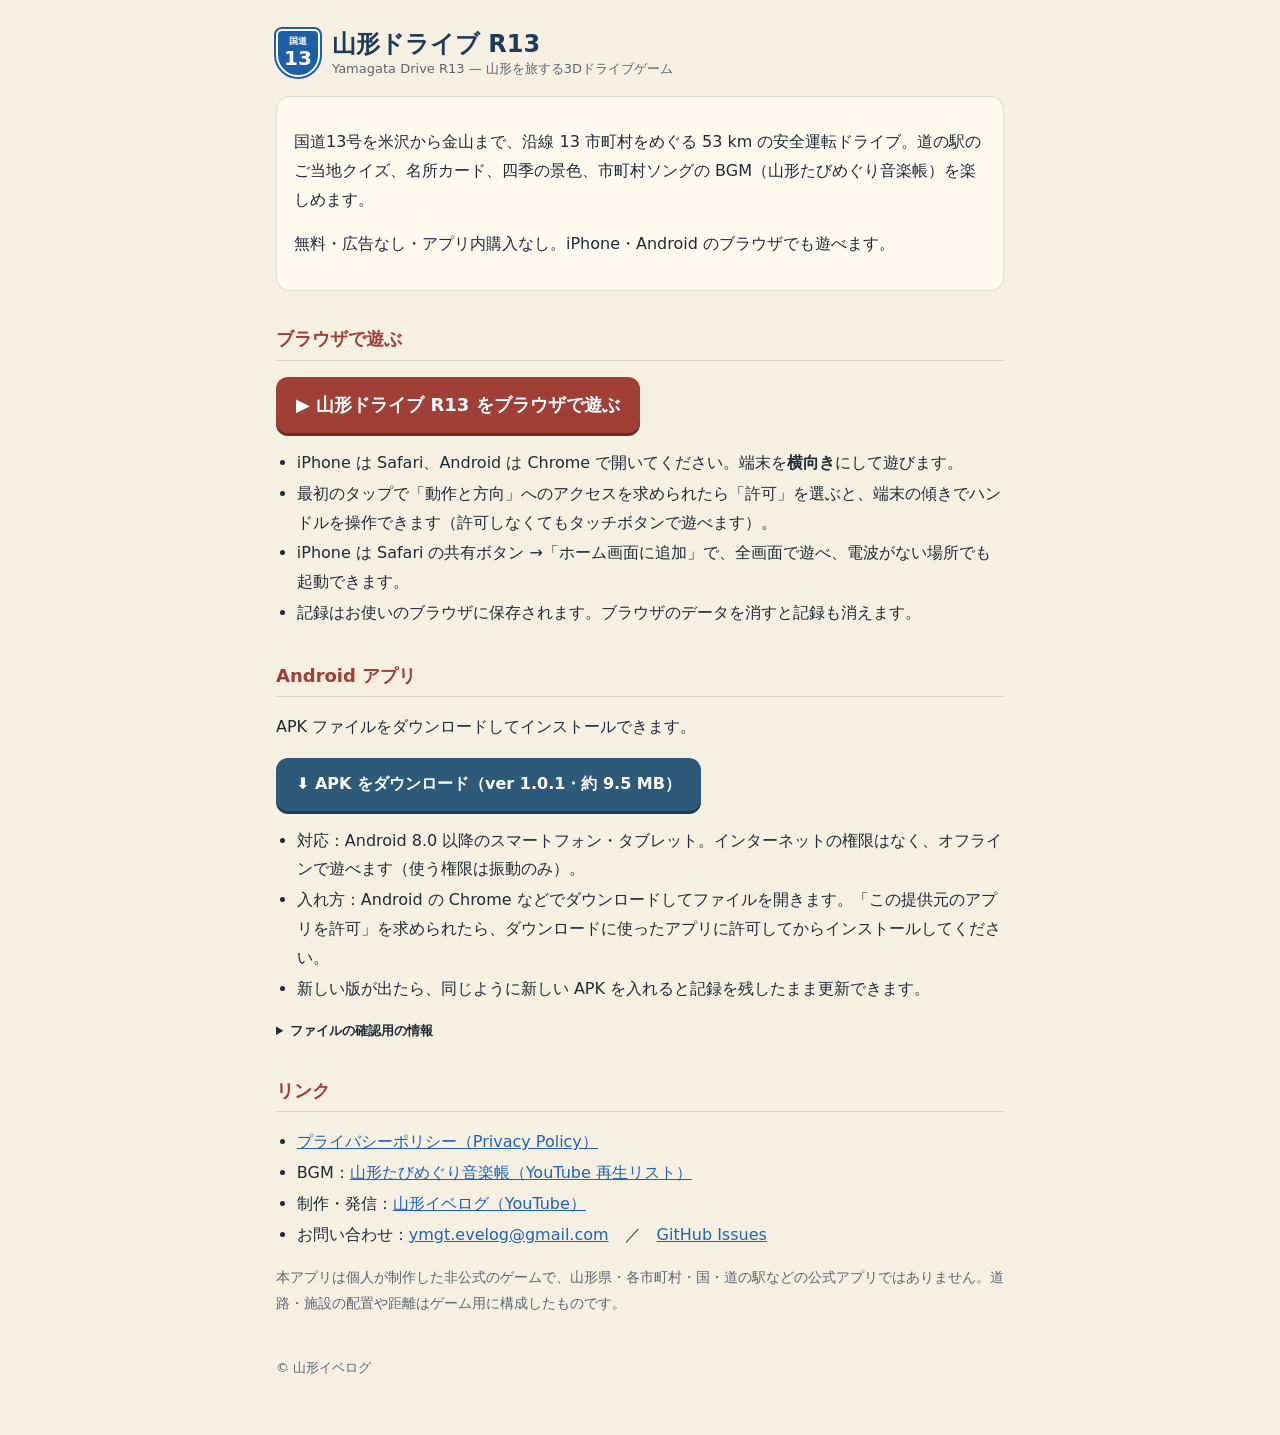
==== docs/index.html @ f76e0bb3 "紹介ページと README の文言を修正 - Android アプリの説明を「APK ファイルをダウンロードしてインストールできます。」にし、Google Play 版についての記載を削除 - 副題を" ====
<!doctype html>
<html lang="ja">
<head>
<meta charset="utf-8">
<meta name="viewport" content="width=device-width, initial-scale=1">
<title>山形ドライブ R13</title>
<meta name="description" content="国道13号を米沢から金山まで、沿線13市町村をめぐる3Dドライブゲーム。オフライン・広告なし・無料。">
<link rel="stylesheet" href="style.css">
</head>
<body>
<main>
  <header class="site">
    <div class="shield" aria-hidden="true"><small>国道</small><b>13</b></div>
    <h1>山形ドライブ R13<small>Yamagata Drive R13 — 山形を旅する3Dドライブゲーム</small></h1>
  </header>
  <div class="card">
    <p>国道13号を米沢から金山まで、沿線 13 市町村をめぐる 53 km の安全運転ドライブ。道の駅のご当地クイズ、名所カード、四季の景色、市町村ソングの BGM（山形たびめぐり音楽帳）を楽しめます。</p>
    <p>無料・広告なし・アプリ内購入なし。iPhone・Android のブラウザでも遊べます。</p>
  </div>

  <h2>ブラウザで遊ぶ</h2>
  <p><a class="play" href="play/">▶ 山形ドライブ R13 をブラウザで遊ぶ</a></p>
  <ul>
    <li>iPhone は Safari、Android は Chrome で開いてください。端末を<b>横向き</b>にして遊びます。</li>
    <li>最初のタップで「動作と方向」へのアクセスを求められたら「許可」を選ぶと、端末の傾きでハンドルを操作できます（許可しなくてもタッチボタンで遊べます）。</li>
    <li>iPhone は Safari の共有ボタン →「ホーム画面に追加」で、全画面で遊べ、電波がない場所でも起動できます。</li>
    <li>記録はお使いのブラウザに保存されます。ブラウザのデータを消すと記録も消えます。</li>
  </ul>

  <h2>Android アプリ</h2>
  <p>APK ファイルをダウンロードしてインストールできます。</p>
  <p><a class="play apk" href="download/YamagataDriveR13-1.0.1.apk" download>⬇ APK をダウンロード（ver 1.0.1・約 9.5 MB）</a></p>
  <ul>
    <li>対応：Android 8.0 以降のスマートフォン・タブレット。インターネットの権限はなく、オフラインで遊べます（使う権限は振動のみ）。</li>
    <li>入れ方：Android の Chrome などでダウンロードしてファイルを開きます。「この提供元のアプリを許可」を求められたら、ダウンロードに使ったアプリに許可してからインストールしてください。</li>
    <li>新しい版が出たら、同じように新しい APK を入れると記録を残したまま更新できます。</li>
  </ul>
  <details class="sum">
    <summary>ファイルの確認用の情報</summary>
    <table>
      <tr><th>ファイル名</th><td><code>YamagataDriveR13-1.0.1.apk</code>（9,973,319 バイト）</td></tr>
      <tr><th>パッケージ名</th><td><code>jp.ymgtevelog.drive13</code>（versionCode 101）</td></tr>
      <tr><th>SHA-256</th><td><code>d96af5d326415eca946cbbaf4d25f453f784742877045b87554ef37d77684159</code></td></tr>
      <tr><th>署名証明書の SHA-256</th><td><code>746dcad4437aa5c110cf92235c27e0b776c3e16adc73a816c9f5ff0653074a61</code></td></tr>
    </table>
  </details>

  <h2>リンク</h2>
  <ul>
    <li><a href="privacy.html">プライバシーポリシー（Privacy Policy）</a></li>
    <li>BGM：<a href="https://www.youtube.com/playlist?list=PLCg-62_Qkruc">山形たびめぐり音楽帳（YouTube 再生リスト）</a></li>
    <li>制作・発信：<a href="https://www.youtube.com/@ymgt_evelog">山形イベログ（YouTube）</a></li>
    <li>お問い合わせ：<a href="mailto:ymgt.evelog@gmail.com">ymgt.evelog@gmail.com</a>　／　<a href="https://github.com/ymgtevelog/yamagata_r13/issues">GitHub Issues</a></li>
  </ul>
  <p class="note">本アプリは個人が制作した非公式のゲームで、山形県・各市町村・国・道の駅などの公式アプリではありません。道路・施設の配置や距離はゲーム用に構成したものです。</p>
  <footer>© 山形イベログ</footer>
</main>
</body>
</html>
---- docs/style.css ----
:root { --ink: #1e2b38; --muted: #5b6573; --paper: #fffaf0; --bg: #f6f0e2; --line: rgba(30,43,56,.14); --beni: #9F3F36; --navy: #1f3b57; --link: #1f63b5; }
@media (prefers-color-scheme: dark) { :root { --ink: #e9edf2; --muted: #a9b3bf; --paper: #1d2530; --bg: #141a22; --line: rgba(233,237,242,.16); --beni: #e0857b; --navy: #9cc2e8; --link: #8fc0ff; } }
* { box-sizing: border-box; }
body { margin: 0; background: var(--bg); color: var(--ink); font: 16px/1.8 "Hiragino Sans", "Noto Sans JP", "Yu Gothic", system-ui, sans-serif; }
main { max-width: 760px; margin: 0 auto; padding: 28px 16px 56px; }
header.site { display: flex; align-items: center; gap: 12px; margin-bottom: 18px; }
.shield { flex: 0 0 auto; width: 44px; height: 48px; border-radius: 6px 6px 22px 22px; background: #1f5fa8; color: #fff; display: flex; flex-direction: column; align-items: center; justify-content: center; font-weight: 900; line-height: 1; border: 2px solid #fff; box-shadow: 0 0 0 2px #1f5fa8; }
.shield small { font-size: 9px; font-weight: 700; margin-bottom: 2px; } .shield b { font-size: 20px; }
h1 { font-size: 24px; margin: 0; color: var(--navy); line-height: 1.35; }
h1 small { display: block; font-size: 13px; color: var(--muted); font-weight: 500; }
h2 { font-size: 18px; color: var(--beni); margin: 32px 0 8px; padding-bottom: 4px; border-bottom: 1px solid var(--line); }
h3 { font-size: 16px; margin: 20px 0 4px; }
.card { background: var(--paper); border-radius: 14px; padding: 16px 18px; box-shadow: inset 0 0 0 1px var(--line); }
.note { font-size: 14px; color: var(--muted); }
a { color: var(--link); }
ul { padding-left: 1.3em; } li { margin: 2px 0; }
table { border-collapse: collapse; width: 100%; font-size: 15px; }
th, td { text-align: left; vertical-align: top; padding: 6px 8px; border-bottom: 1px solid var(--line); }
th { white-space: nowrap; color: var(--muted); font-weight: 700; }
nav.lang { font-size: 14px; margin: 0 0 16px; }
footer { margin-top: 40px; font-size: 13px; color: var(--muted); }
a, td, li, p { overflow-wrap: anywhere; }
@media (max-width: 520px) { th { white-space: normal; width: 6.5em; } h1 { font-size: 20px; } }
a.play { display: inline-block; background: #9F3F36; color: #fff; text-decoration: none; font-weight: 800; padding: 12px 20px; border-radius: 12px; font-size: 18px; box-shadow: 0 3px 0 #6e2a24; }
a.play.apk { background: #2e5a7a; box-shadow: 0 3px 0 #1f3b57; font-size: 16px; }
details.sum { margin: 8px 0 4px; font-size: 13px; }
details.sum summary { cursor: pointer; font-weight: 700; }
details.sum table { border-collapse: collapse; margin-top: 6px; width: 100%; }
details.sum th, details.sum td { text-align: left; vertical-align: top; padding: 4px 6px; border-top: 1px solid rgba(127,127,127,.3); }
details.sum th { white-space: nowrap; font-weight: 700; }
details.sum code { word-break: break-all; font-size: 12px; }
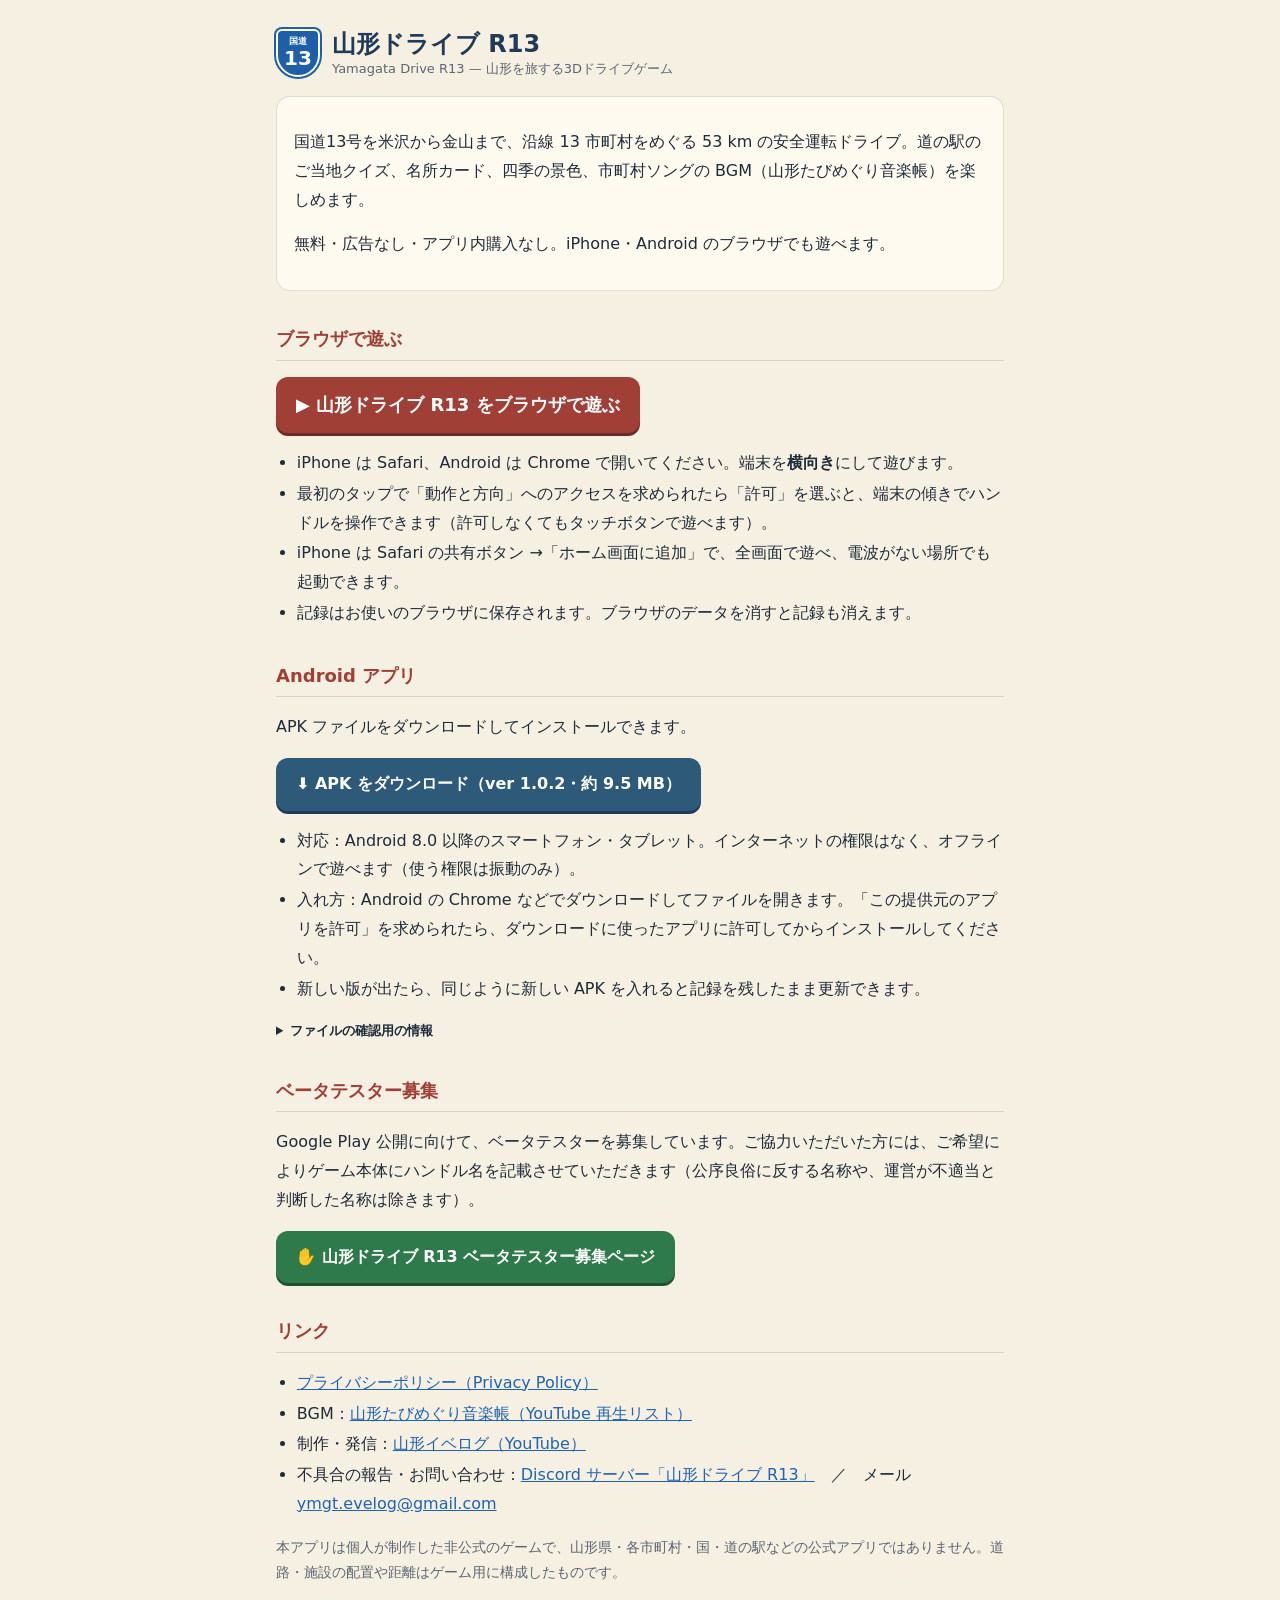
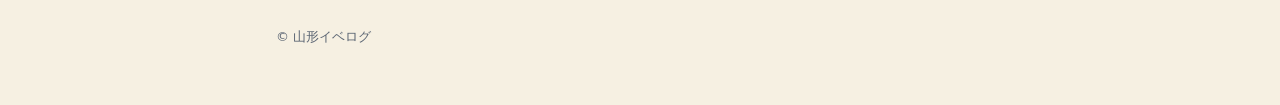
==== commit 4b9f93d4: "ver 1.0.2：結果カードに紹介ページの QR コード、問い合わせ先を Discord に、ベータテスター募集 - docs/play: ブラウザ版を 1.0.2 に更新（結果カードに紹介ページの" ====
--- a/docs/index.html
+++ b/docs/index.html
@@ -29,7 +29,7 @@
 
   <h2>Android アプリ</h2>
   <p>APK ファイルをダウンロードしてインストールできます。</p>
-  <p><a class="play apk" href="download/YamagataDriveR13-1.0.1.apk" download>⬇ APK をダウンロード（ver 1.0.1・約 9.5 MB）</a></p>
+  <p><a class="play apk" href="download/YamagataDriveR13-1.0.2.apk" download>⬇ APK をダウンロード（ver 1.0.2・約 9.5 MB）</a></p>
   <ul>
     <li>対応：Android 8.0 以降のスマートフォン・タブレット。インターネットの権限はなく、オフラインで遊べます（使う権限は振動のみ）。</li>
     <li>入れ方：Android の Chrome などでダウンロードしてファイルを開きます。「この提供元のアプリを許可」を求められたら、ダウンロードに使ったアプリに許可してからインストールしてください。</li>
@@ -38,19 +38,23 @@
   <details class="sum">
     <summary>ファイルの確認用の情報</summary>
     <table>
-      <tr><th>ファイル名</th><td><code>YamagataDriveR13-1.0.1.apk</code>（9,973,319 バイト）</td></tr>
-      <tr><th>パッケージ名</th><td><code>jp.ymgtevelog.drive13</code>（versionCode 101）</td></tr>
-      <tr><th>SHA-256</th><td><code>d96af5d326415eca946cbbaf4d25f453f784742877045b87554ef37d77684159</code></td></tr>
+      <tr><th>ファイル名</th><td><code>YamagataDriveR13-1.0.2.apk</code>（9,973,384 バイト）</td></tr>
+      <tr><th>パッケージ名</th><td><code>jp.ymgtevelog.drive13</code>（versionCode 102）</td></tr>
+      <tr><th>SHA-256</th><td><code>8a9fc4729337f18ee95e7cd6533349df79bad78c5a3b9e4a145b964f47a5a477</code></td></tr>
       <tr><th>署名証明書の SHA-256</th><td><code>746dcad4437aa5c110cf92235c27e0b776c3e16adc73a816c9f5ff0653074a61</code></td></tr>
     </table>
   </details>
+
+  <h2>ベータテスター募集</h2>
+  <p>Google Play 公開に向けて、ベータテスターを募集しています。ご協力いただいた方には、ご希望によりゲーム本体にハンドル名を記載させていただきます（公序良俗に反する名称や、運営が不適当と判断した名称は除きます）。</p>
+  <p><a class="play beta" href="https://forms.gle/B7wKQ6jXHzxBBDWKA" rel="noopener">✋ 山形ドライブ R13 ベータテスター募集ページ</a></p>
 
   <h2>リンク</h2>
   <ul>
     <li><a href="privacy.html">プライバシーポリシー（Privacy Policy）</a></li>
     <li>BGM：<a href="https://www.youtube.com/playlist?list=PLCg-62_Qkruc">山形たびめぐり音楽帳（YouTube 再生リスト）</a></li>
     <li>制作・発信：<a href="https://www.youtube.com/@ymgt_evelog">山形イベログ（YouTube）</a></li>
-    <li>お問い合わせ：<a href="mailto:ymgt.evelog@gmail.com">ymgt.evelog@gmail.com</a>　／　<a href="https://github.com/ymgtevelog/yamagata_r13/issues">GitHub Issues</a></li>
+    <li>不具合の報告・お問い合わせ：<a href="https://discord.gg/DbBp5qREY" rel="noopener">Discord サーバー「山形ドライブ R13」</a>　／　メール <a href="mailto:ymgt.evelog@gmail.com">ymgt.evelog@gmail.com</a></li>
   </ul>
   <p class="note">本アプリは個人が制作した非公式のゲームで、山形県・各市町村・国・道の駅などの公式アプリではありません。道路・施設の配置や距離はゲーム用に構成したものです。</p>
   <footer>© 山形イベログ</footer>
--- a/docs/style.css
+++ b/docs/style.css
@@ -29,3 +29,4 @@
 details.sum th, details.sum td { text-align: left; vertical-align: top; padding: 4px 6px; border-top: 1px solid rgba(127,127,127,.3); }
 details.sum th { white-space: nowrap; font-weight: 700; }
 details.sum code { word-break: break-all; font-size: 12px; }
+a.play.beta { background: #2f7a4a; box-shadow: 0 3px 0 #1f5232; font-size: 16px; }
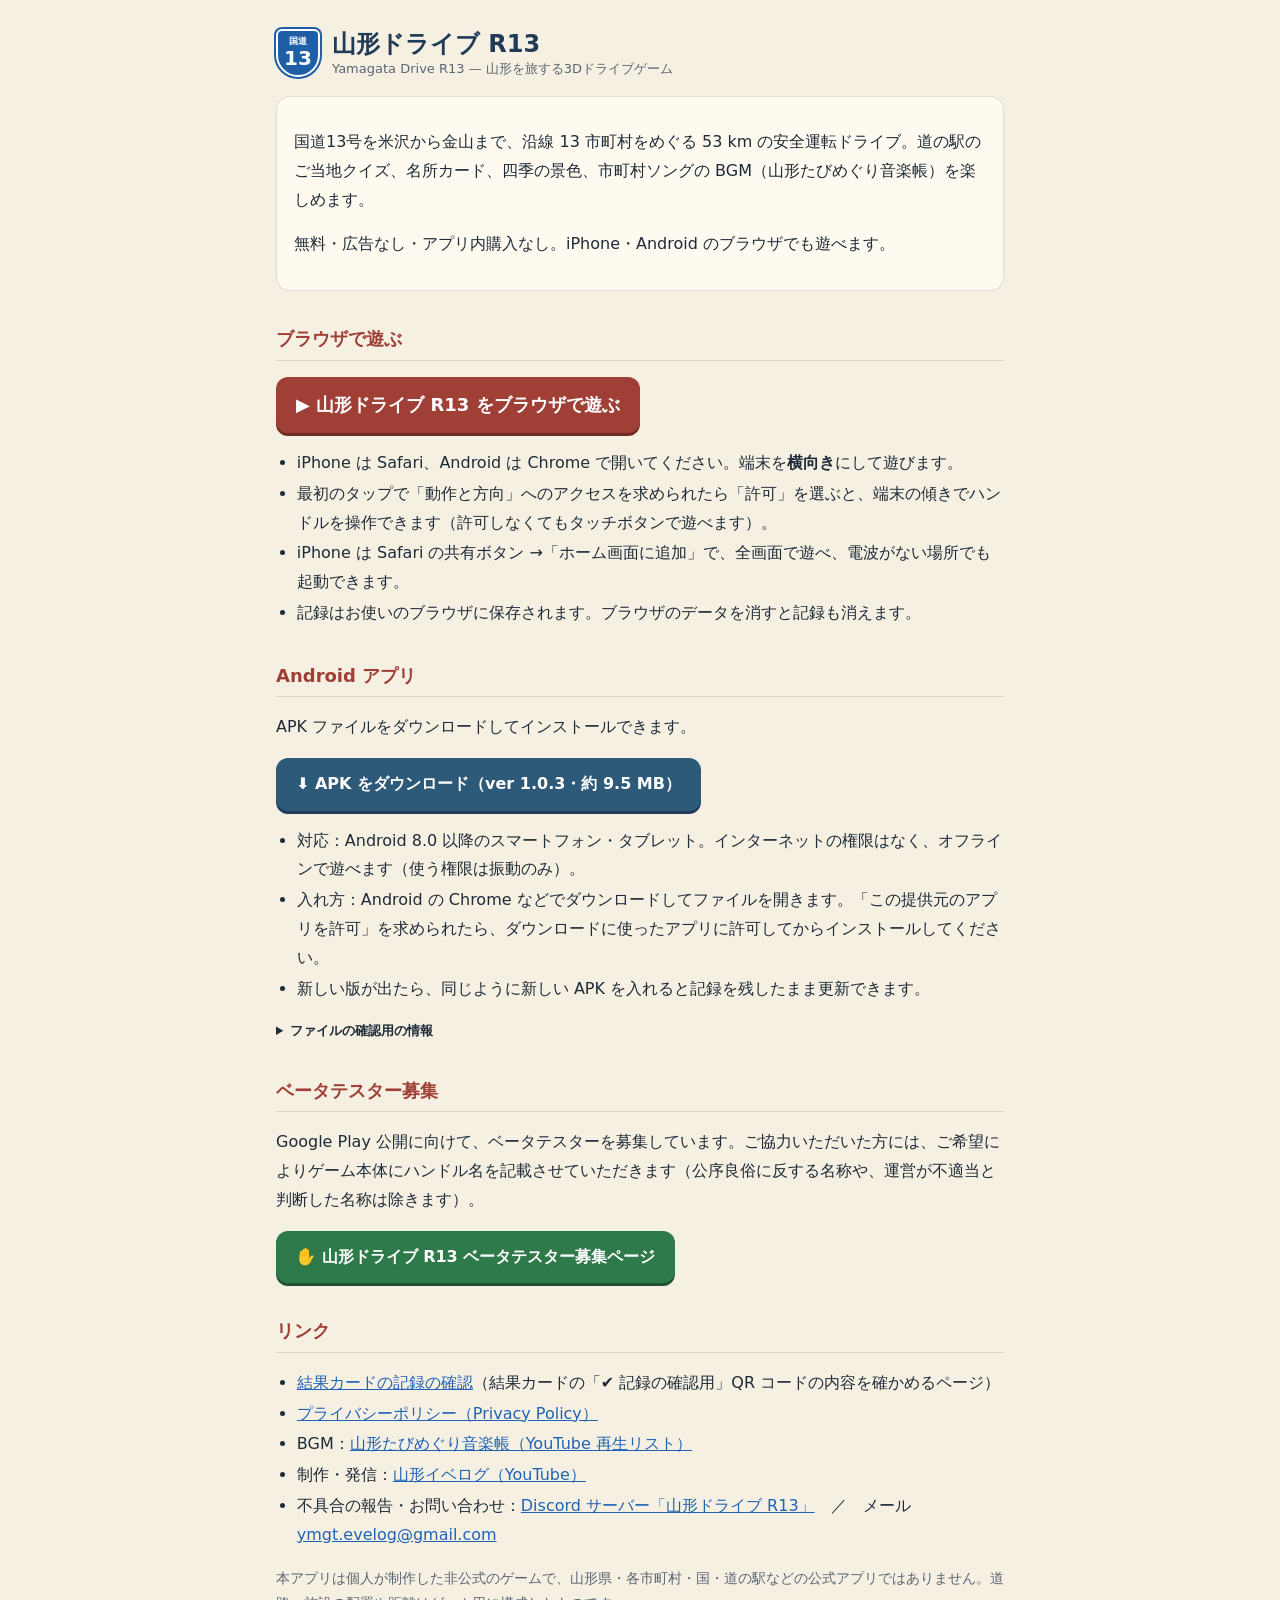
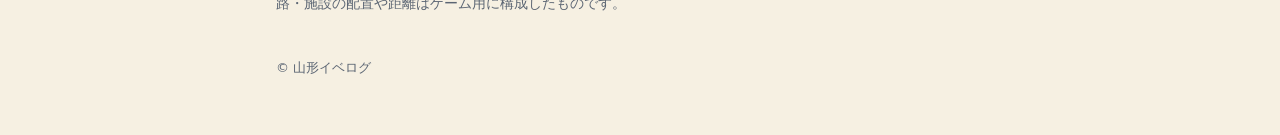
==== commit 79024e5c: "ver 1.0.3：中央線を太い白の破線に、結果カードに記録の確認用 QR コードと確認ページ - docs/play: ブラウザ版を 1.0.3 に更新 - docs/download: APK を" ====
--- a/docs/index.html
+++ b/docs/index.html
@@ -29,7 +29,7 @@
 
   <h2>Android アプリ</h2>
   <p>APK ファイルをダウンロードしてインストールできます。</p>
-  <p><a class="play apk" href="download/YamagataDriveR13-1.0.2.apk" download>⬇ APK をダウンロード（ver 1.0.2・約 9.5 MB）</a></p>
+  <p><a class="play apk" href="download/YamagataDriveR13-1.0.3.apk" download>⬇ APK をダウンロード（ver 1.0.3・約 9.5 MB）</a></p>
   <ul>
     <li>対応：Android 8.0 以降のスマートフォン・タブレット。インターネットの権限はなく、オフラインで遊べます（使う権限は振動のみ）。</li>
     <li>入れ方：Android の Chrome などでダウンロードしてファイルを開きます。「この提供元のアプリを許可」を求められたら、ダウンロードに使ったアプリに許可してからインストールしてください。</li>
@@ -38,9 +38,9 @@
   <details class="sum">
     <summary>ファイルの確認用の情報</summary>
     <table>
-      <tr><th>ファイル名</th><td><code>YamagataDriveR13-1.0.2.apk</code>（9,973,384 バイト）</td></tr>
-      <tr><th>パッケージ名</th><td><code>jp.ymgtevelog.drive13</code>（versionCode 102）</td></tr>
-      <tr><th>SHA-256</th><td><code>8a9fc4729337f18ee95e7cd6533349df79bad78c5a3b9e4a145b964f47a5a477</code></td></tr>
+      <tr><th>ファイル名</th><td><code>YamagataDriveR13-1.0.3.apk</code>（9,989,928 バイト）</td></tr>
+      <tr><th>パッケージ名</th><td><code>jp.ymgtevelog.drive13</code>（versionCode 103）</td></tr>
+      <tr><th>SHA-256</th><td><code>6df3a1c872500e234d0de1e758329120f42f7abe6e8a66a44e2591f56f12caa0</code></td></tr>
       <tr><th>署名証明書の SHA-256</th><td><code>746dcad4437aa5c110cf92235c27e0b776c3e16adc73a816c9f5ff0653074a61</code></td></tr>
     </table>
   </details>
@@ -51,6 +51,7 @@
 
   <h2>リンク</h2>
   <ul>
+    <li><a href="v/">結果カードの記録の確認</a>（結果カードの「✔ 記録の確認用」QR コードの内容を確かめるページ）</li>
     <li><a href="privacy.html">プライバシーポリシー（Privacy Policy）</a></li>
     <li>BGM：<a href="https://www.youtube.com/playlist?list=PLCg-62_Qkruc">山形たびめぐり音楽帳（YouTube 再生リスト）</a></li>
     <li>制作・発信：<a href="https://www.youtube.com/@ymgt_evelog">山形イベログ（YouTube）</a></li>
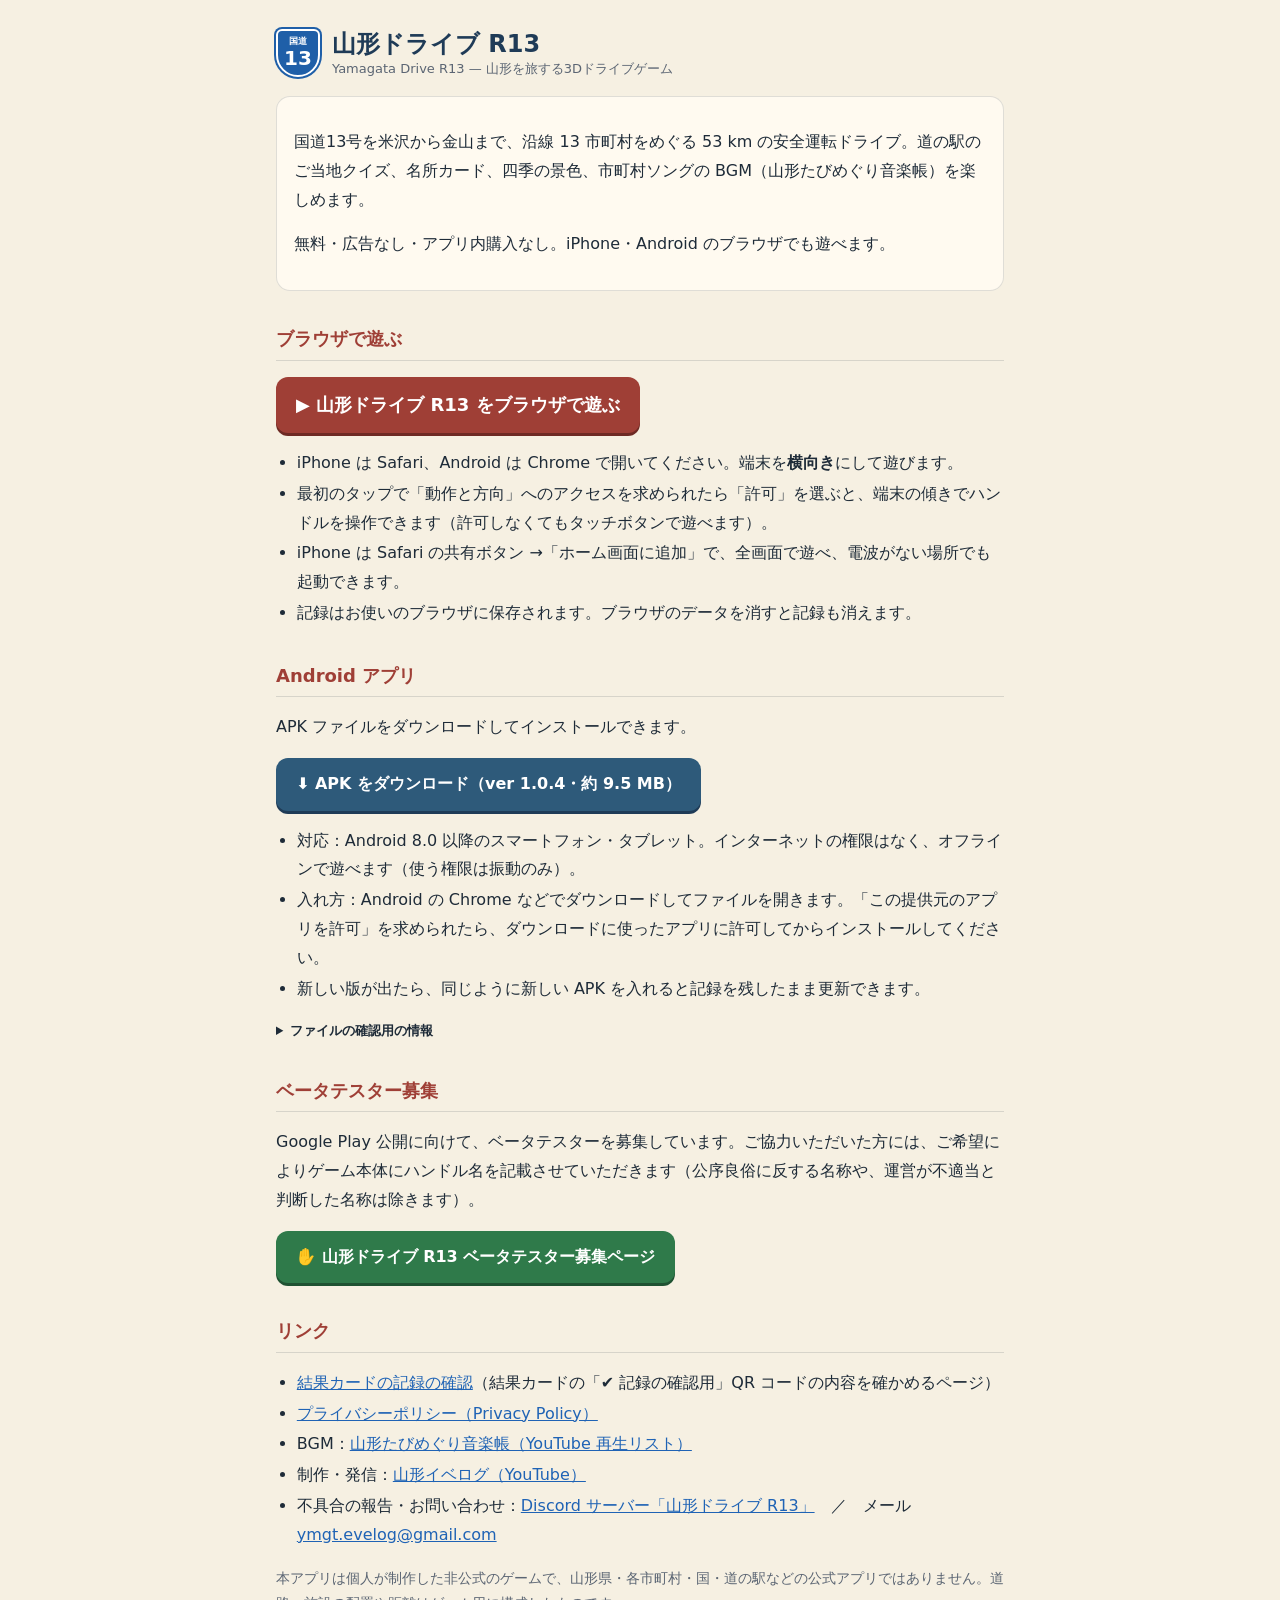
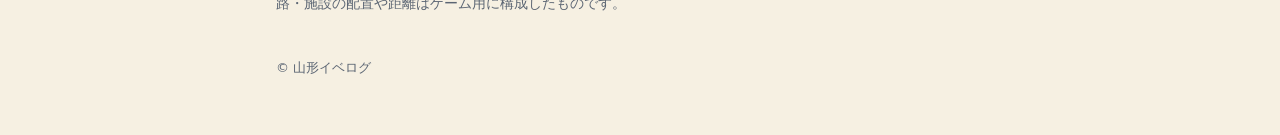
==== commit 889b3d94: "ver 1.0.4：片側2車線以上の中央線を白の二重の破線に - docs/play: ブラウザ版を 1.0.4 に更新 - docs/download: APK を 1.0.4 に差し替え  Co-" ====
--- a/docs/index.html
+++ b/docs/index.html
@@ -29,7 +29,7 @@
 
   <h2>Android アプリ</h2>
   <p>APK ファイルをダウンロードしてインストールできます。</p>
-  <p><a class="play apk" href="download/YamagataDriveR13-1.0.3.apk" download>⬇ APK をダウンロード（ver 1.0.3・約 9.5 MB）</a></p>
+  <p><a class="play apk" href="download/YamagataDriveR13-1.0.4.apk" download>⬇ APK をダウンロード（ver 1.0.4・約 9.5 MB）</a></p>
   <ul>
     <li>対応：Android 8.0 以降のスマートフォン・タブレット。インターネットの権限はなく、オフラインで遊べます（使う権限は振動のみ）。</li>
     <li>入れ方：Android の Chrome などでダウンロードしてファイルを開きます。「この提供元のアプリを許可」を求められたら、ダウンロードに使ったアプリに許可してからインストールしてください。</li>
@@ -38,9 +38,9 @@
   <details class="sum">
     <summary>ファイルの確認用の情報</summary>
     <table>
-      <tr><th>ファイル名</th><td><code>YamagataDriveR13-1.0.3.apk</code>（9,989,928 バイト）</td></tr>
-      <tr><th>パッケージ名</th><td><code>jp.ymgtevelog.drive13</code>（versionCode 103）</td></tr>
-      <tr><th>SHA-256</th><td><code>6df3a1c872500e234d0de1e758329120f42f7abe6e8a66a44e2591f56f12caa0</code></td></tr>
+      <tr><th>ファイル名</th><td><code>YamagataDriveR13-1.0.4.apk</code>（9,989,928 バイト）</td></tr>
+      <tr><th>パッケージ名</th><td><code>jp.ymgtevelog.drive13</code>（versionCode 104）</td></tr>
+      <tr><th>SHA-256</th><td><code>da5ace5c99ae24f04ca96174ec9b4402018896de05b73d05ea576f1f815db162</code></td></tr>
       <tr><th>署名証明書の SHA-256</th><td><code>746dcad4437aa5c110cf92235c27e0b776c3e16adc73a816c9f5ff0653074a61</code></td></tr>
     </table>
   </details>
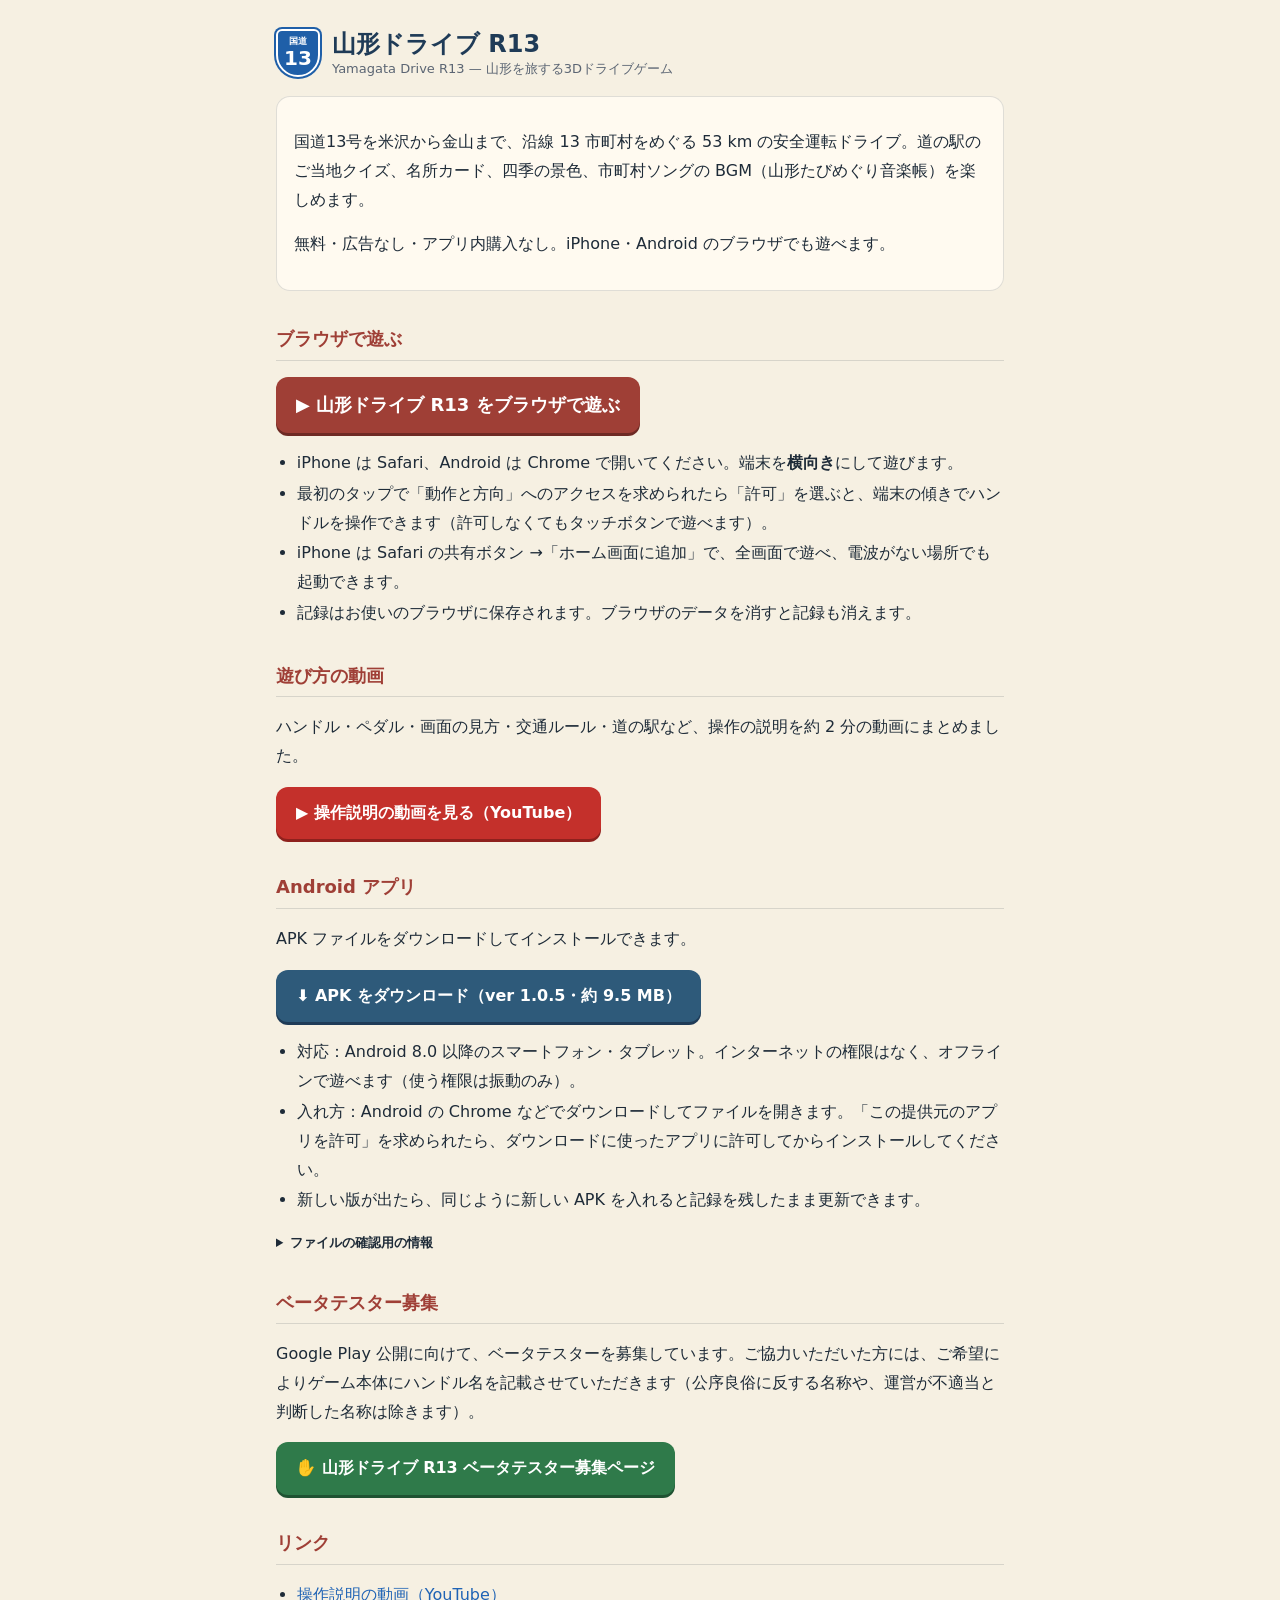
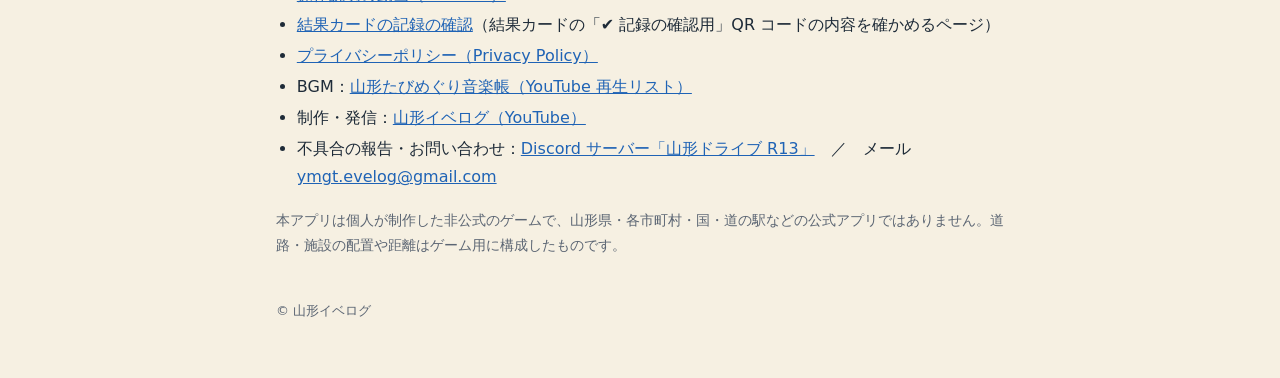
==== commit 94538b8c: "ver 1.0.5：操作説明の動画（YouTube）へのリンクを追加 - index.html / README.md: 「遊び方の動画」とリンク一覧に操作説明の動画へのリンクを追加 - docs/p" ====
--- a/docs/index.html
+++ b/docs/index.html
@@ -27,9 +27,13 @@
     <li>記録はお使いのブラウザに保存されます。ブラウザのデータを消すと記録も消えます。</li>
   </ul>
 
+  <h2>遊び方の動画</h2>
+  <p>ハンドル・ペダル・画面の見方・交通ルール・道の駅など、操作の説明を約 2 分の動画にまとめました。</p>
+  <p><a class="play video" href="https://www.youtube.com/watch?v=udiu85Q-stQ" rel="noopener">▶ 操作説明の動画を見る（YouTube）</a></p>
+
   <h2>Android アプリ</h2>
   <p>APK ファイルをダウンロードしてインストールできます。</p>
-  <p><a class="play apk" href="download/YamagataDriveR13-1.0.4.apk" download>⬇ APK をダウンロード（ver 1.0.4・約 9.5 MB）</a></p>
+  <p><a class="play apk" href="download/YamagataDriveR13-1.0.5.apk" download>⬇ APK をダウンロード（ver 1.0.5・約 9.5 MB）</a></p>
   <ul>
     <li>対応：Android 8.0 以降のスマートフォン・タブレット。インターネットの権限はなく、オフラインで遊べます（使う権限は振動のみ）。</li>
     <li>入れ方：Android の Chrome などでダウンロードしてファイルを開きます。「この提供元のアプリを許可」を求められたら、ダウンロードに使ったアプリに許可してからインストールしてください。</li>
@@ -38,9 +42,9 @@
   <details class="sum">
     <summary>ファイルの確認用の情報</summary>
     <table>
-      <tr><th>ファイル名</th><td><code>YamagataDriveR13-1.0.4.apk</code>（9,989,928 バイト）</td></tr>
-      <tr><th>パッケージ名</th><td><code>jp.ymgtevelog.drive13</code>（versionCode 104）</td></tr>
-      <tr><th>SHA-256</th><td><code>da5ace5c99ae24f04ca96174ec9b4402018896de05b73d05ea576f1f815db162</code></td></tr>
+      <tr><th>ファイル名</th><td><code>YamagataDriveR13-1.0.5.apk</code>（9,989,928 バイト）</td></tr>
+      <tr><th>パッケージ名</th><td><code>jp.ymgtevelog.drive13</code>（versionCode 105）</td></tr>
+      <tr><th>SHA-256</th><td><code>82908e857c578c0b7a7ff129e206db7e95e58992d9910a161c7bdcab7a830e8a</code></td></tr>
       <tr><th>署名証明書の SHA-256</th><td><code>746dcad4437aa5c110cf92235c27e0b776c3e16adc73a816c9f5ff0653074a61</code></td></tr>
     </table>
   </details>
@@ -51,6 +55,7 @@
 
   <h2>リンク</h2>
   <ul>
+    <li><a href="https://www.youtube.com/watch?v=udiu85Q-stQ" rel="noopener">操作説明の動画（YouTube）</a></li>
     <li><a href="v/">結果カードの記録の確認</a>（結果カードの「✔ 記録の確認用」QR コードの内容を確かめるページ）</li>
     <li><a href="privacy.html">プライバシーポリシー（Privacy Policy）</a></li>
     <li>BGM：<a href="https://www.youtube.com/playlist?list=PLCg-62_Qkruc">山形たびめぐり音楽帳（YouTube 再生リスト）</a></li>
--- a/docs/style.css
+++ b/docs/style.css
@@ -30,3 +30,4 @@
 details.sum th { white-space: nowrap; font-weight: 700; }
 details.sum code { word-break: break-all; font-size: 12px; }
 a.play.beta { background: #2f7a4a; box-shadow: 0 3px 0 #1f5232; font-size: 16px; }
+a.play.video { background: #c4302b; box-shadow: 0 3px 0 #8e211d; font-size: 16px; }
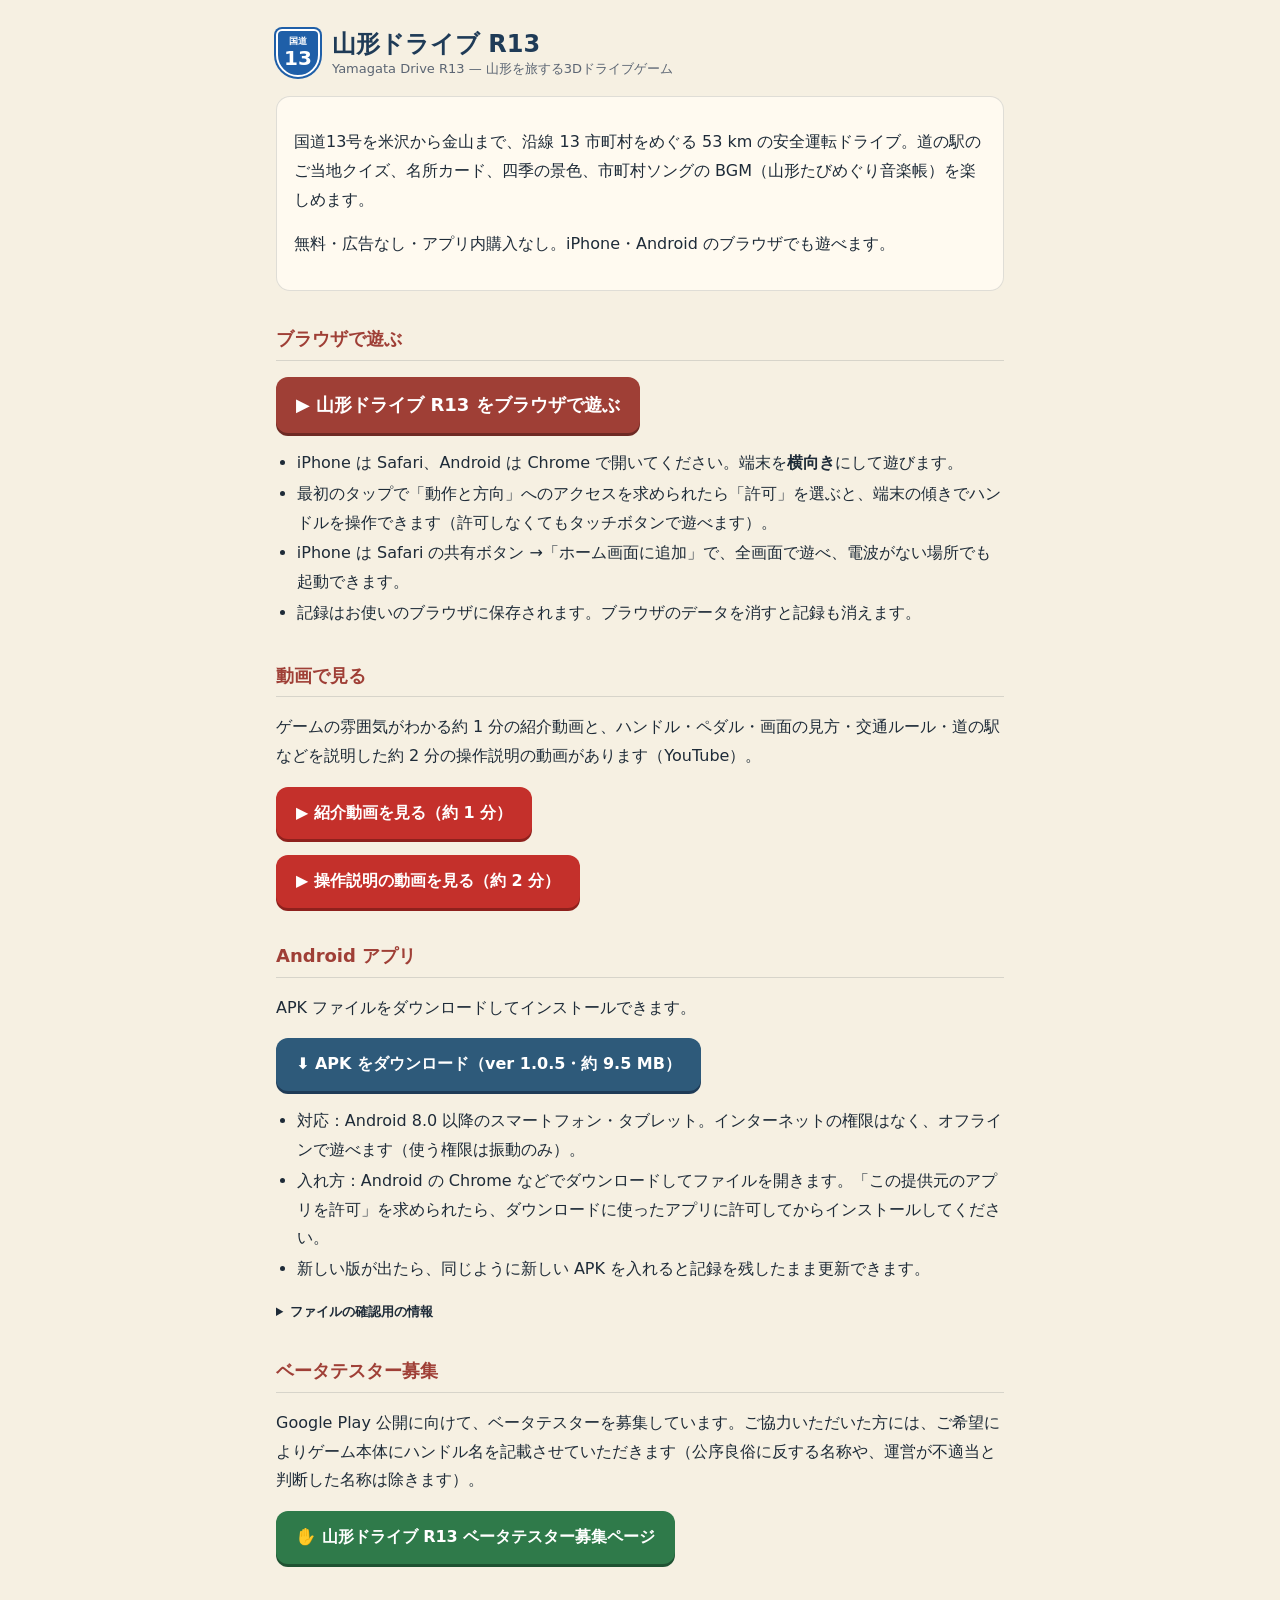
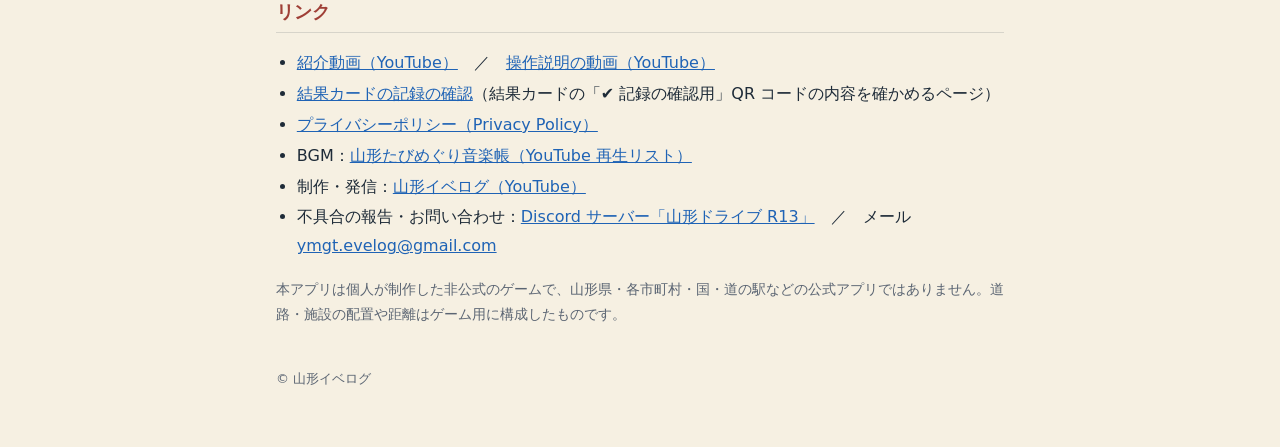
==== commit bb170f95: "紹介ページに紹介動画（YouTube）へのリンクを追加 - 「遊び方の動画」を「動画で見る」にし、紹介動画（約1分）と操作説明の動画（約2分）のボタンを並べた - リンク一覧と README に紹介動" ====
--- a/docs/index.html
+++ b/docs/index.html
@@ -27,9 +27,10 @@
     <li>記録はお使いのブラウザに保存されます。ブラウザのデータを消すと記録も消えます。</li>
   </ul>
 
-  <h2>遊び方の動画</h2>
-  <p>ハンドル・ペダル・画面の見方・交通ルール・道の駅など、操作の説明を約 2 分の動画にまとめました。</p>
-  <p><a class="play video" href="https://www.youtube.com/watch?v=udiu85Q-stQ" rel="noopener">▶ 操作説明の動画を見る（YouTube）</a></p>
+  <h2>動画で見る</h2>
+  <p>ゲームの雰囲気がわかる約 1 分の紹介動画と、ハンドル・ペダル・画面の見方・交通ルール・道の駅などを説明した約 2 分の操作説明の動画があります（YouTube）。</p>
+  <p><a class="play video" href="https://www.youtube.com/watch?v=wvXuZ5CzHQI" rel="noopener">▶ 紹介動画を見る（約 1 分）</a></p>
+  <p><a class="play video" href="https://www.youtube.com/watch?v=udiu85Q-stQ" rel="noopener">▶ 操作説明の動画を見る（約 2 分）</a></p>
 
   <h2>Android アプリ</h2>
   <p>APK ファイルをダウンロードしてインストールできます。</p>
@@ -55,7 +56,7 @@
 
   <h2>リンク</h2>
   <ul>
-    <li><a href="https://www.youtube.com/watch?v=udiu85Q-stQ" rel="noopener">操作説明の動画（YouTube）</a></li>
+    <li><a href="https://www.youtube.com/watch?v=wvXuZ5CzHQI" rel="noopener">紹介動画（YouTube）</a>　／　<a href="https://www.youtube.com/watch?v=udiu85Q-stQ" rel="noopener">操作説明の動画（YouTube）</a></li>
     <li><a href="v/">結果カードの記録の確認</a>（結果カードの「✔ 記録の確認用」QR コードの内容を確かめるページ）</li>
     <li><a href="privacy.html">プライバシーポリシー（Privacy Policy）</a></li>
     <li>BGM：<a href="https://www.youtube.com/playlist?list=PLCg-62_Qkruc">山形たびめぐり音楽帳（YouTube 再生リスト）</a></li>
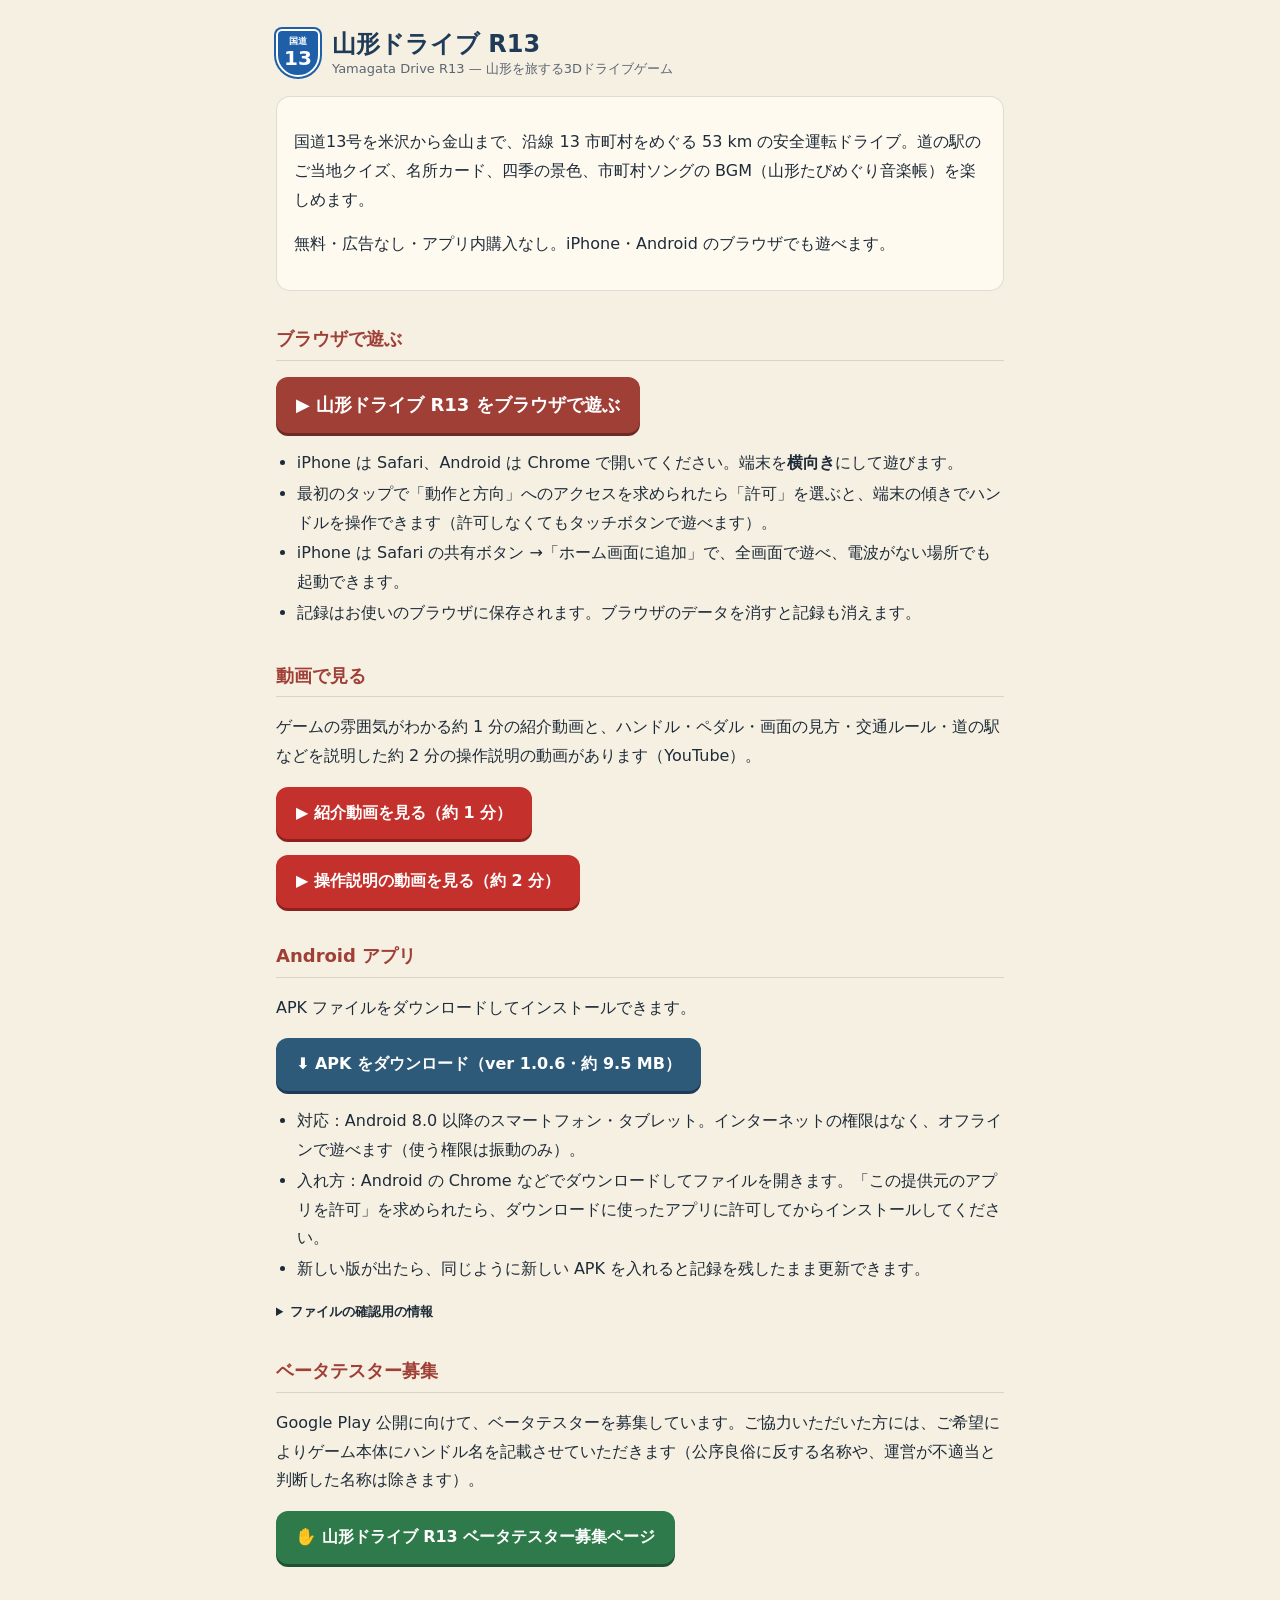
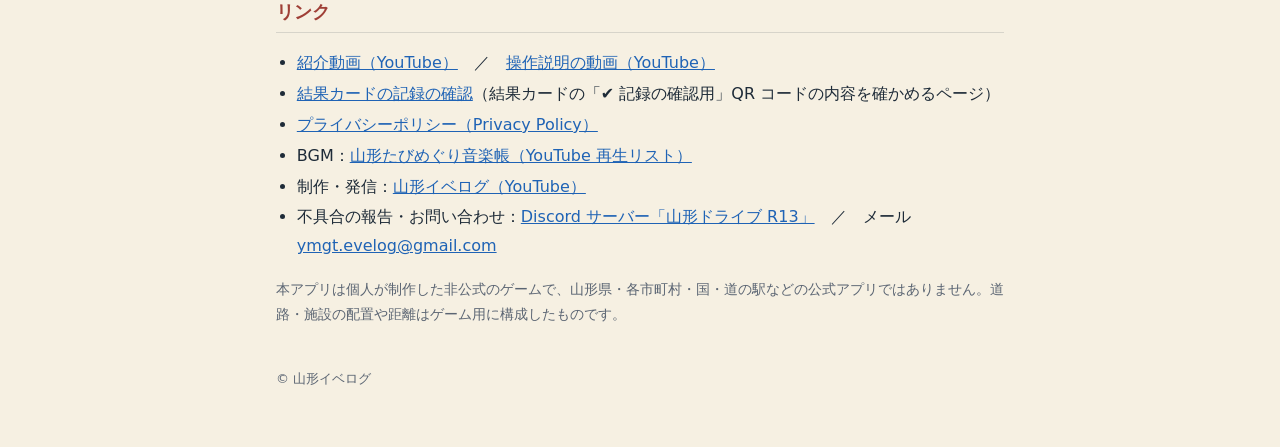
==== commit f4109cf0: "ver 1.0.6：記録の確認コードにソフトの種類とバージョンを追加 - 確認コードに V 項目（ソフトの記号 3 文字＋versionCode 4 桁、例：VYD30106）を加え、確認用の値の計算" ====
--- a/docs/index.html
+++ b/docs/index.html
@@ -34,7 +34,7 @@
 
   <h2>Android アプリ</h2>
   <p>APK ファイルをダウンロードしてインストールできます。</p>
-  <p><a class="play apk" href="download/YamagataDriveR13-1.0.5.apk" download>⬇ APK をダウンロード（ver 1.0.5・約 9.5 MB）</a></p>
+  <p><a class="play apk" href="download/YamagataDriveR13-1.0.6.apk" download>⬇ APK をダウンロード（ver 1.0.6・約 9.5 MB）</a></p>
   <ul>
     <li>対応：Android 8.0 以降のスマートフォン・タブレット。インターネットの権限はなく、オフラインで遊べます（使う権限は振動のみ）。</li>
     <li>入れ方：Android の Chrome などでダウンロードしてファイルを開きます。「この提供元のアプリを許可」を求められたら、ダウンロードに使ったアプリに許可してからインストールしてください。</li>
@@ -43,9 +43,9 @@
   <details class="sum">
     <summary>ファイルの確認用の情報</summary>
     <table>
-      <tr><th>ファイル名</th><td><code>YamagataDriveR13-1.0.5.apk</code>（9,989,928 バイト）</td></tr>
-      <tr><th>パッケージ名</th><td><code>jp.ymgtevelog.drive13</code>（versionCode 105）</td></tr>
-      <tr><th>SHA-256</th><td><code>82908e857c578c0b7a7ff129e206db7e95e58992d9910a161c7bdcab7a830e8a</code></td></tr>
+      <tr><th>ファイル名</th><td><code>YamagataDriveR13-1.0.6.apk</code>（9,989,928 バイト）</td></tr>
+      <tr><th>パッケージ名</th><td><code>jp.ymgtevelog.drive13</code>（versionCode 106）</td></tr>
+      <tr><th>SHA-256</th><td><code>d945d2ba7a3208bb357b2a797c64947b5390819d6d4f81823edf2b00776a88e6</code></td></tr>
       <tr><th>署名証明書の SHA-256</th><td><code>746dcad4437aa5c110cf92235c27e0b776c3e16adc73a816c9f5ff0653074a61</code></td></tr>
     </table>
   </details>
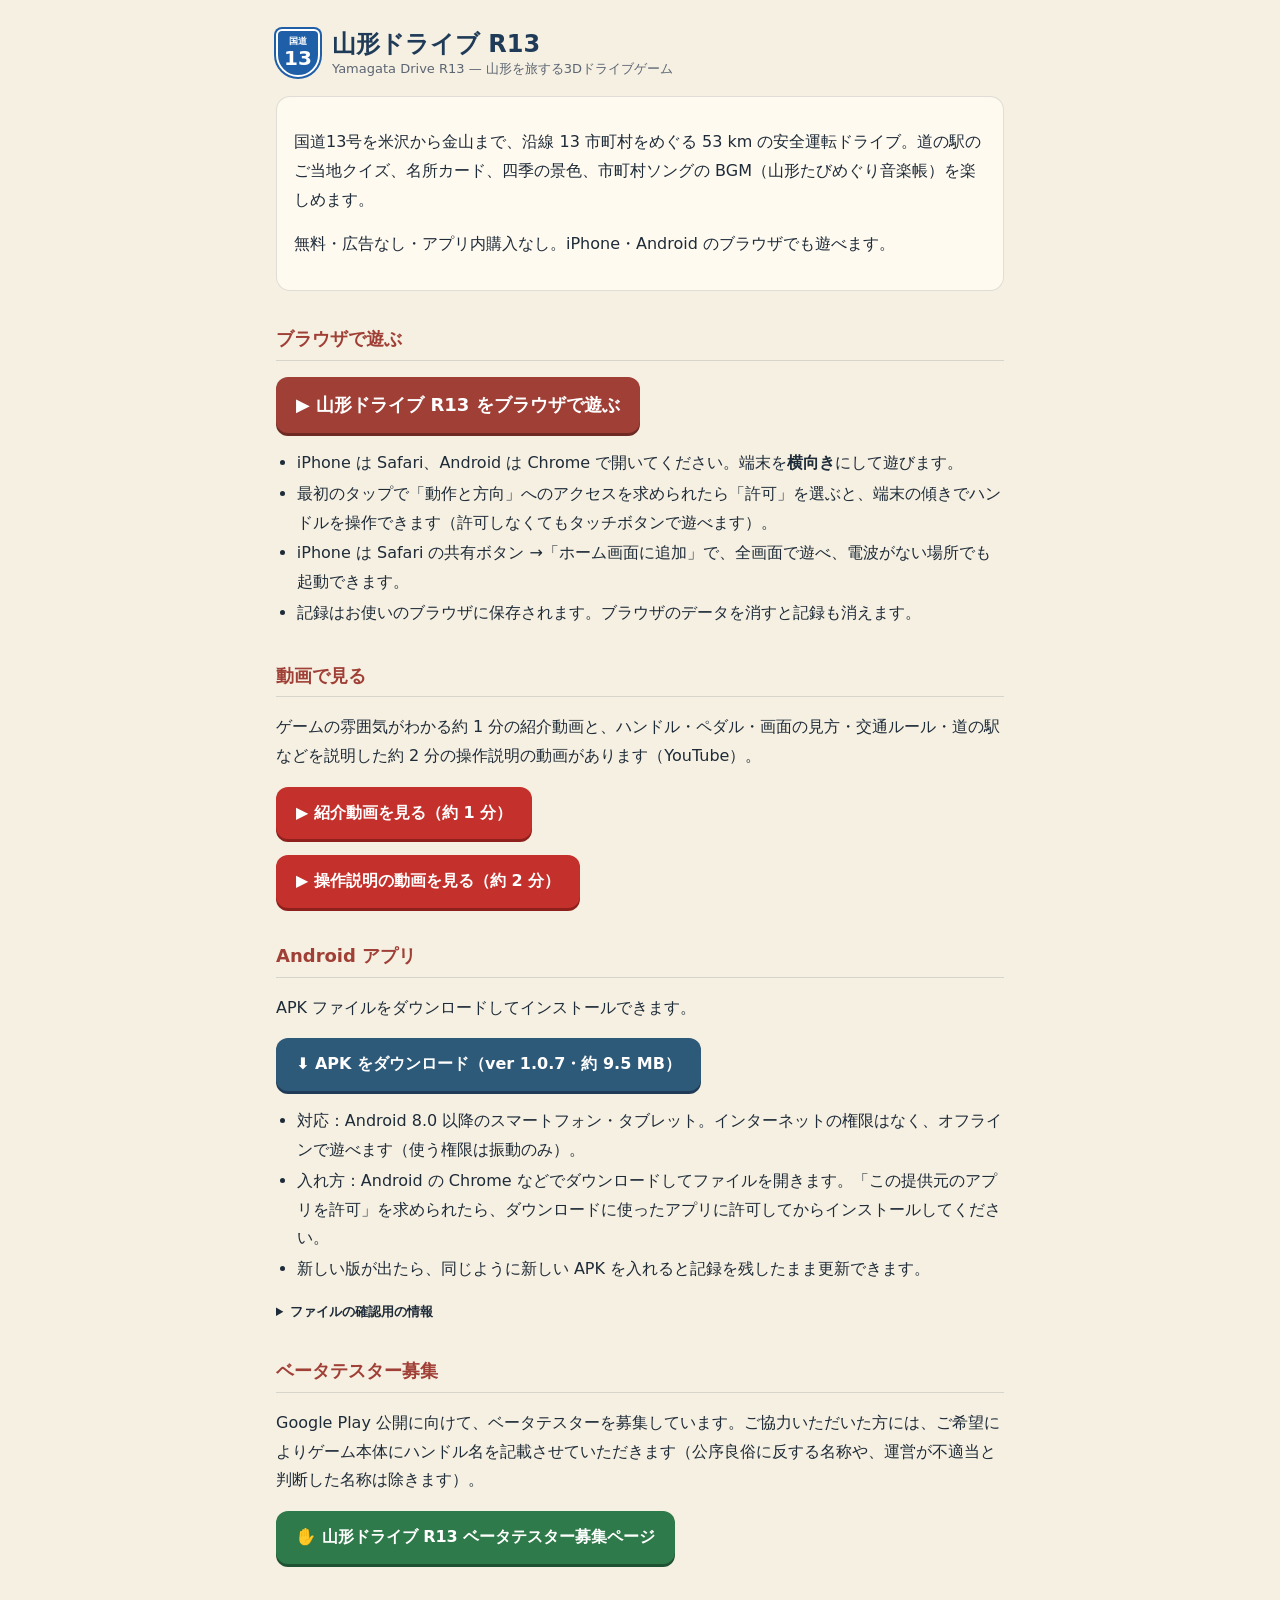
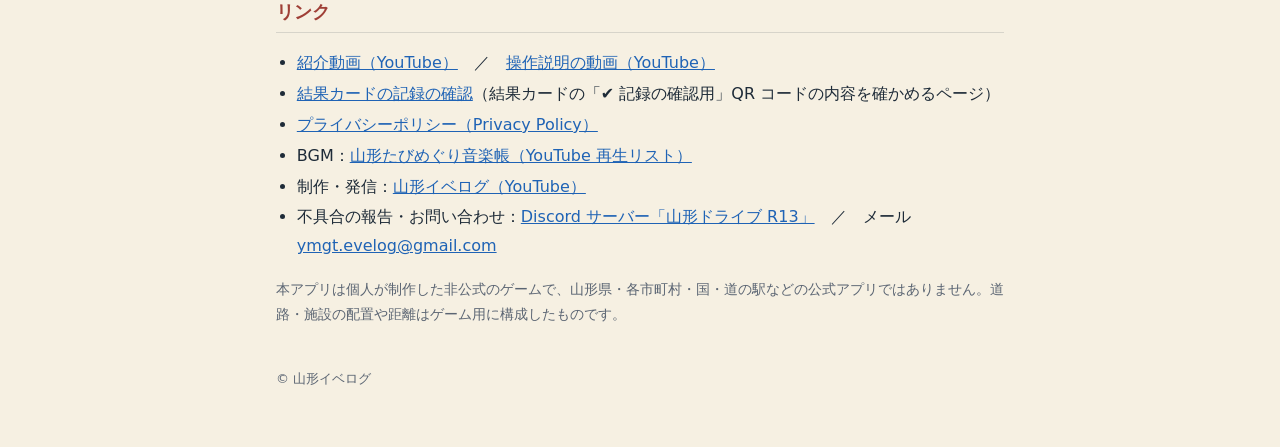
==== commit 089805ac: "ver 1.0.7：道の駅の名前を走行中の表示にそろえて「道の駅 ＋ 特産品」に統一 - docs/play・docs/download: 1.0.7 に更新 - docs/v: verify-cod" ====
--- a/docs/index.html
+++ b/docs/index.html
@@ -34,7 +34,7 @@
 
   <h2>Android アプリ</h2>
   <p>APK ファイルをダウンロードしてインストールできます。</p>
-  <p><a class="play apk" href="download/YamagataDriveR13-1.0.6.apk" download>⬇ APK をダウンロード（ver 1.0.6・約 9.5 MB）</a></p>
+  <p><a class="play apk" href="download/YamagataDriveR13-1.0.7.apk" download>⬇ APK をダウンロード（ver 1.0.7・約 9.5 MB）</a></p>
   <ul>
     <li>対応：Android 8.0 以降のスマートフォン・タブレット。インターネットの権限はなく、オフラインで遊べます（使う権限は振動のみ）。</li>
     <li>入れ方：Android の Chrome などでダウンロードしてファイルを開きます。「この提供元のアプリを許可」を求められたら、ダウンロードに使ったアプリに許可してからインストールしてください。</li>
@@ -43,9 +43,9 @@
   <details class="sum">
     <summary>ファイルの確認用の情報</summary>
     <table>
-      <tr><th>ファイル名</th><td><code>YamagataDriveR13-1.0.6.apk</code>（9,989,928 バイト）</td></tr>
-      <tr><th>パッケージ名</th><td><code>jp.ymgtevelog.drive13</code>（versionCode 106）</td></tr>
-      <tr><th>SHA-256</th><td><code>d945d2ba7a3208bb357b2a797c64947b5390819d6d4f81823edf2b00776a88e6</code></td></tr>
+      <tr><th>ファイル名</th><td><code>YamagataDriveR13-1.0.7.apk</code>（9,989,928 バイト）</td></tr>
+      <tr><th>パッケージ名</th><td><code>jp.ymgtevelog.drive13</code>（versionCode 107）</td></tr>
+      <tr><th>SHA-256</th><td><code>aa1322733c4a1b96e6d262d6dc333115c776d49401b10a7d50b04b517e58767b</code></td></tr>
       <tr><th>署名証明書の SHA-256</th><td><code>746dcad4437aa5c110cf92235c27e0b776c3e16adc73a816c9f5ff0653074a61</code></td></tr>
     </table>
   </details>
